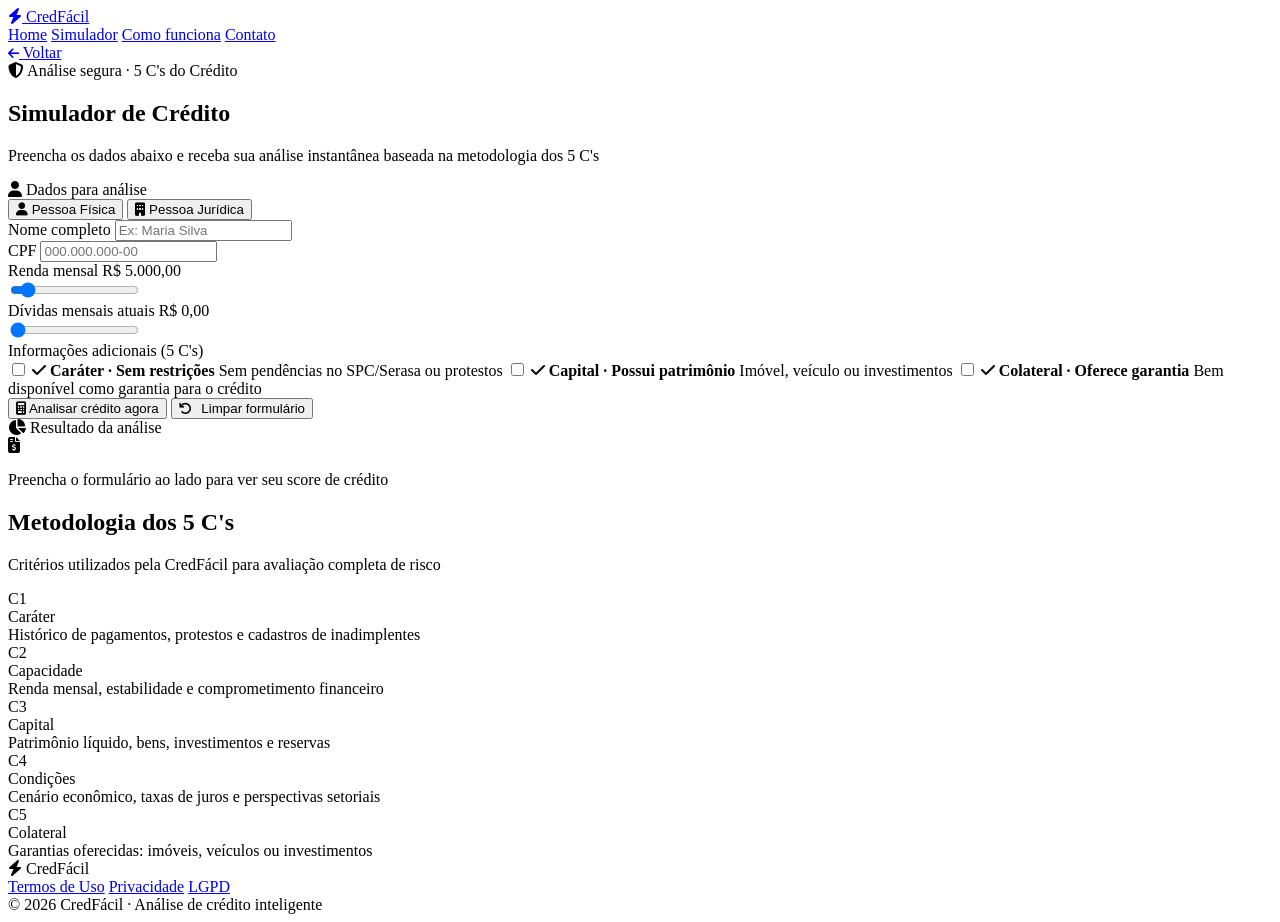
==== analise.html @ ec614c06 "Add files via upload" ====
<!DOCTYPE html>
<html lang="pt-BR">
<head>
  <meta charset="UTF-8">
  <meta name="viewport" content="width=device-width, initial-scale=1.0">
  <title>Simulador de Crédito · CredFácil</title>

  <!-- Fontes -->
  <link rel="preconnect" href="https://fonts.googleapis.com">
  <link rel="preconnect" href="https://fonts.gstatic.com" crossorigin>
  <link href="https://fonts.googleapis.com/css2?family=Syne:wght@400;500;600;700;800&family=DM+Sans:opsz,wght@9..40,300;9..40,400;9..40,500;9..40,600&display=swap" rel="stylesheet">

  <!-- Ícones -->
  <link rel="stylesheet" href="https://cdnjs.cloudflare.com/ajax/libs/font-awesome/6.4.0/css/all.min.css">

  <!-- Estilos -->
  <link rel="stylesheet" href="css/variables.css">
  <link rel="stylesheet" href="css/components.css">
  <link rel="stylesheet" href="css/analise.css">
</head>
<body>

<div class="container">

  <!-- ===== NAVBAR ===== -->
  <header class="navbar">
    <a href="index.html" class="logo">
      <i class="fas fa-bolt"></i> CredFácil
    </a>
    <nav class="nav-links">
      <a href="index.html"         class="nav-link">Home</a>
      <a href="analise.html"       class="nav-link active">Simulador</a>
      <a href="como-funciona.html" class="nav-link">Como funciona</a>
      <a href="contato.html"       class="nav-link">Contato</a>
    </nav>
    <a href="index.html" class="btn-nav-ghost">
      <i class="fas fa-arrow-left" style="font-size:0.8rem"></i> Voltar
    </a>
  </header>

  <!-- ===== CABEÇALHO DA PÁGINA ===== -->
  <section class="page-header">
    <div class="badge-label badge-purple">
      <i class="fas fa-shield-alt"></i> Análise segura · 5 C's do Crédito
    </div>
    <h1>Simulador de <span class="grad">Crédito</span></h1>
    <p>Preencha os dados abaixo e receba sua análise instantânea baseada na metodologia dos 5 C's</p>
  </section>

  <!-- ===== ÁREA DE SIMULAÇÃO ===== -->
  <section class="sim-grid">

    <!-- Formulário -->
    <div class="card">
      <div class="card-title">
        <span class="card-icon card-icon-orange"><i class="fas fa-user"></i></span>
        Dados para análise
      </div>

      <!-- Abas PF / PJ -->
      <div class="step-tabs">
        <button class="step-tab active" id="tabPF" onclick="setTipo('pf')">
          <i class="fas fa-user"></i> Pessoa Física
        </button>
        <button class="step-tab" id="tabPJ" onclick="setTipo('pj')">
          <i class="fas fa-building"></i> Pessoa Jurídica
        </button>
      </div>

      <form id="creditForm" onsubmit="handleSubmit(event)">

        <!-- Dados pessoais -->
        <div class="form-row">
          <div class="form-group">
            <label for="nome">Nome completo</label>
            <input type="text" id="nome" class="form-control"
              placeholder="Ex: Maria Silva" required>
          </div>
          <div class="form-group">
            <label for="cpf" id="docLabel">CPF</label>
            <input type="text" id="cpf" class="form-control"
              placeholder="000.000.000-00" maxlength="14" required>
          </div>
        </div>

        <!-- Campos exclusivos PJ -->
        <div id="pjExtra" style="display:none">
          <div class="form-row">
            <div class="form-group">
              <label for="cnpj">CNPJ</label>
              <input type="text" id="cnpj" class="form-control"
                placeholder="00.000.000/0000-00" maxlength="18">
            </div>
            <div class="form-group">
              <label for="tempoAtividade">Tempo de atividade</label>
              <select id="tempoAtividade" class="form-control">
                <option value="3">Mais de 3 anos</option>
                <option value="2">1 a 3 anos</option>
                <option value="1">6 meses a 1 ano</option>
                <option value="0">Menos de 6 meses</option>
              </select>
            </div>
          </div>
        </div>

        <!-- Slider: renda / faturamento -->
        <div class="slider-group">
          <div class="slider-header">
            <span class="slider-label" id="rendaLabel">Renda mensal</span>
            <span class="slider-value" id="rendaDisplay">R$ 5.000,00</span>
          </div>
          <input type="range" class="slider" id="rendaSlider"
            min="500" max="50000" step="500" value="5000"
            oninput="atualizarSlider(this,'rendaDisplay','renda')">
          <input type="hidden" id="renda" value="5000">
        </div>

        <!-- Slider: dívidas mensais -->
        <div class="slider-group">
          <div class="slider-header">
            <span class="slider-label">Dívidas mensais atuais</span>
            <span class="slider-value" id="dividasDisplay">R$ 0,00</span>
          </div>
          <input type="range" class="slider" id="dividasSlider"
            min="0" max="20000" step="200" value="0"
            oninput="atualizarSlider(this,'dividasDisplay','dividas')">
          <input type="hidden" id="dividas" value="0">
        </div>

        <!-- Checklist dos 5 C's -->
        <div class="form-group">
          <label>Informações adicionais (5 C's)</label>
        </div>
        <div class="cs-checks">
          <label class="c-check" id="check-carater">
            <input type="checkbox" id="semRestrição"
              onchange="toggleCheck(this,'check-carater')">
            <span class="c-check-box"><i class="fas fa-check"></i></span>
            <span class="c-check-label">
              <strong>Caráter · Sem restrições</strong>
              Sem pendências no SPC/Serasa ou protestos
            </span>
          </label>
          <label class="c-check" id="check-capital">
            <input type="checkbox" id="temPatrimonio"
              onchange="toggleCheck(this,'check-capital')">
            <span class="c-check-box"><i class="fas fa-check"></i></span>
            <span class="c-check-label">
              <strong>Capital · Possui patrimônio</strong>
              Imóvel, veículo ou investimentos
            </span>
          </label>
          <label class="c-check" id="check-colateral">
            <input type="checkbox" id="temGarantia"
              onchange="toggleCheck(this,'check-colateral')">
            <span class="c-check-box"><i class="fas fa-check"></i></span>
            <span class="c-check-label">
              <strong>Colateral · Oferece garantia</strong>
              Bem disponível como garantia para o crédito
            </span>
          </label>
        </div>

        <button type="submit" class="btn-submit" id="btnSubmit">
          <i class="fas fa-calculator"></i> Analisar crédito agora
        </button>
        <button type="button" class="btn-reset" onclick="resetForm()">
          <i class="fas fa-undo" style="margin-right:6px;font-size:0.8rem"></i>
          Limpar formulário
        </button>

      </form>
    </div>

    <!-- Resultado -->
    <div class="card" id="resultCard">
      <div class="card-title">
        <span class="card-icon card-icon-purple"><i class="fas fa-chart-pie"></i></span>
        Resultado da análise
      </div>
      <div id="resultContent">
        <div class="result-empty">
          <div class="empty-icon"><i class="fas fa-file-invoice-dollar"></i></div>
          <p>Preencha o formulário ao lado para ver seu score de crédito</p>
        </div>
      </div>
    </div>

  </section>

  <!-- ===== METODOLOGIA DOS 5 C's ===== -->
  <section class="five-cs-section">
    <h2 class="five-cs-heading">Metodologia dos <span class="grad">5 C's</span></h2>
    <p class="five-cs-sub">Critérios utilizados pela CredFácil para avaliação completa de risco</p>

    <div class="five-cs-grid">
      <div class="c-card">
        <div class="c-num">C1</div>
        <div class="c-name">Caráter</div>
        <div class="c-desc">Histórico de pagamentos, protestos e cadastros de inadimplentes</div>
      </div>
      <div class="c-card">
        <div class="c-num">C2</div>
        <div class="c-name">Capacidade</div>
        <div class="c-desc">Renda mensal, estabilidade e comprometimento financeiro</div>
      </div>
      <div class="c-card">
        <div class="c-num">C3</div>
        <div class="c-name">Capital</div>
        <div class="c-desc">Patrimônio líquido, bens, investimentos e reservas</div>
      </div>
      <div class="c-card">
        <div class="c-num">C4</div>
        <div class="c-name">Condições</div>
        <div class="c-desc">Cenário econômico, taxas de juros e perspectivas setoriais</div>
      </div>
      <div class="c-card">
        <div class="c-num">C5</div>
        <div class="c-name">Colateral</div>
        <div class="c-desc">Garantias oferecidas: imóveis, veículos ou investimentos</div>
      </div>
    </div>
  </section>

  <!-- ===== FOOTER ===== -->
  <footer class="footer">
    <div class="footer-inner">
      <div class="footer-logo">
        <i class="fas fa-bolt" style="color:var(--orange)"></i> CredFácil
      </div>
      <div class="footer-links">
        <a href="#">Termos de Uso</a>
        <a href="#">Privacidade</a>
        <a href="#">LGPD</a>
      </div>
      <div class="footer-copy">© 2026 CredFácil · Análise de crédito inteligente</div>
    </div>
  </footer>

</div><!-- /container -->

<!-- VLibras (acessibilidade) -->
<div vw class="enabled">
  <div vw-access-button class="active"></div>
  <div vw-plugin-wrapper><div class="vw-plugin-top-wrapper"></div></div>
</div>
<script src="https://vlibras.gov.br/app/vlibras-plugin.js"></script>
<script>new window.VLibras.Widget('https://vlibras.gov.br/app');</script>

<!-- Scripts (ordem importa: utils → scoring → analise) -->
<script src="js/utils.js"></script>
<script src="js/scoring.js"></script>
<script src="js/analise.js"></script>

</body>
</html>
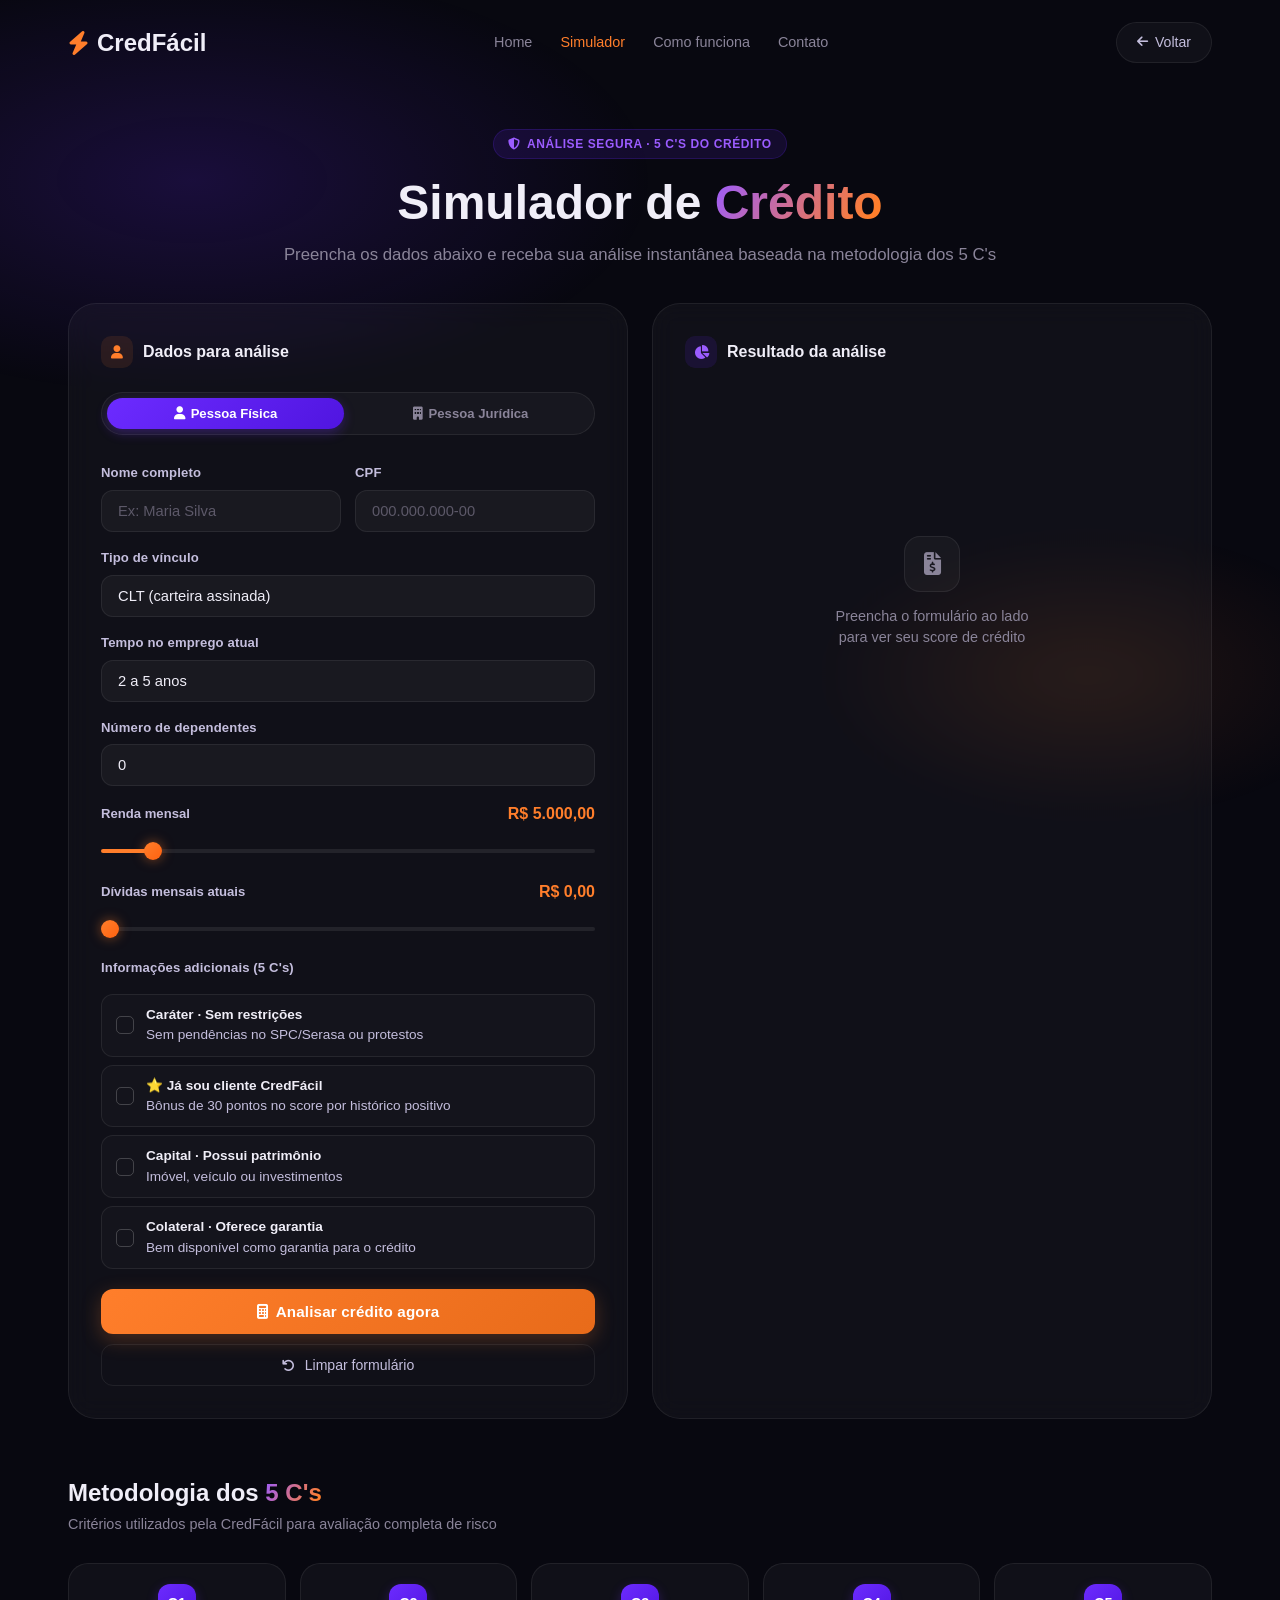
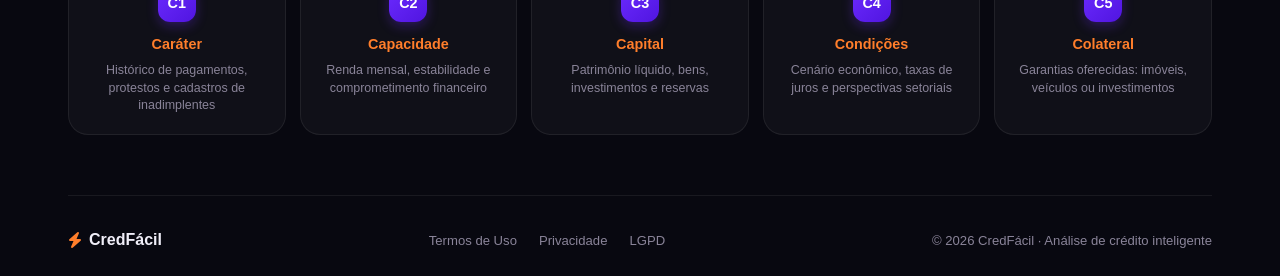
==== commit c411b87c: "Update analise.html" ====
--- a/analise.html
+++ b/analise.html
@@ -82,6 +82,34 @@
               placeholder="000.000.000-00" maxlength="14" required>
           </div>
         </div>
+<!-- Vínculo empregatício -->
+<div class="form-group">
+  <label for="vinculoEmpregaticio">Tipo de vínculo</label>
+  <select id="vinculoEmpregaticio" class="form-control">
+    <option value="servidor">Servidor Público</option>
+    <option value="clt" selected>CLT (carteira assinada)</option>
+    <option value="mei">MEI / Autônomo</option>
+    <option value="informal">Informal / Sem vínculo</option>
+  </select>
+</div>
+
+<!-- Tempo no emprego -->
+<div class="form-group">
+  <label for="tempoEmprego">Tempo no emprego atual</label>
+  <select id="tempoEmprego" class="form-control">
+    <option value="5">Mais de 5 anos</option>
+    <option value="3" selected>2 a 5 anos</option>
+    <option value="1">6 meses a 2 anos</option>
+    <option value="0">Menos de 6 meses</option>
+  </select>
+</div>
+
+<!-- Número de dependentes -->
+<div class="form-group">
+  <label for="dependentes">Número de dependentes</label>
+  <input type="number" id="dependentes" class="form-control" 
+    min="0" max="10" value="0">
+</div>
 
         <!-- Campos exclusivos PJ -->
         <div id="pjExtra" style="display:none">
@@ -141,6 +169,14 @@
               Sem pendências no SPC/Serasa ou protestos
             </span>
           </label>
+           <label class="c-check" id="check-cliente">
+    <input type="checkbox" id="clienteCredFacil" onchange="toggleCheck(this,'check-cliente')">
+    <span class="c-check-box"><i class="fas fa-check"></i></span>
+    <span class="c-check-label">
+      <strong>⭐ Já sou cliente CredFácil</strong>
+      Bônus de 30 pontos no score por histórico positivo
+    </span>
+  </label>
           <label class="c-check" id="check-capital">
             <input type="checkbox" id="temPatrimonio"
               onchange="toggleCheck(this,'check-capital')">
@@ -253,4 +289,4 @@
 <script src="js/analise.js"></script>
 
 </body>
-</html>+</html>
--- a/css/variables.css
+++ b/css/variables.css
@@ -0,0 +1,103 @@
+/* ============================================================
+   CREDFÁCIL — VARIABLES & RESET
+   Tokens de design compartilhados por todas as páginas
+   ============================================================ */
+
+:root {
+  /* Cores principais */
+  --purple:        #6C2BFF;
+  --purple-mid:    #9B5CFF;
+  --purple-soft:   rgba(108, 43, 255, 0.12);
+  --orange:        #FF7E2B;
+  --orange-soft:   rgba(255, 126, 43, 0.10);
+
+  /* Fundos */
+  --bg:            #080810;
+  --bg2:           #0E0B1A;
+  --surface:       rgba(255, 255, 255, 0.035);
+
+  /* Bordas */
+  --border:        rgba(255, 255, 255, 0.07);
+  --border-active: rgba(108, 43, 255, 0.40);
+
+  /* Texto */
+  --text:          #F0EEF8;
+  --text-dim:      #C4BEDD;
+  --text-muted:    #8A8499;
+
+  /* Feedback */
+  --success:       #00D68F;
+  --warning:       #F5C842;
+  --danger:        #FF4D6A;
+
+  /* Bordas arredondadas */
+  --radius-sm:     12px;
+  --radius:        20px;
+  --radius-lg:     28px;
+  --radius-xl:     40px;
+}
+
+/* ===== RESET ===== */
+*, *::before, *::after {
+  margin: 0;
+  padding: 0;
+  box-sizing: border-box;
+}
+
+/* ===== BASE ===== */
+body {
+  font-family: 'DM Sans', sans-serif;
+  background: var(--bg);
+  color: var(--text);
+  min-height: 100vh;
+  overflow-x: hidden;
+  line-height: 1.5;
+}
+
+/* ===== LAYOUT ===== */
+.container {
+  max-width: 1200px;
+  margin: 0 auto;
+  padding: 0 28px;
+  position: relative;
+  z-index: 1;
+}
+
+/* ===== TIPOGRAFIA ===== */
+h1, h2, h3, h4 {
+  font-family: 'Syne', sans-serif;
+  letter-spacing: normal;
+  font-weight: 700;
+  line-height: 1.2;
+}
+
+.grad {
+  background: linear-gradient(120deg, #9B5CFF 0%, #FF7E2B 90%);
+  -webkit-background-clip: text;
+  background-clip: text;
+  color: transparent;
+}
+
+/* ===== ANIMAÇÕES GLOBAIS ===== */
+@keyframes fadeInUp {
+  from { opacity: 0; transform: translateY(20px); }
+  to   { opacity: 1; transform: translateY(0); }
+}
+
+@keyframes floatUp {
+  from { opacity: 0; transform: translateY(28px); }
+  to   { opacity: 1; transform: translateY(0); }
+}
+
+@keyframes spin {
+  to { transform: rotate(360deg); }
+}
+
+@keyframes growBar {
+  from { transform: scaleY(0); transform-origin: bottom; }
+  to   { transform: scaleY(1); }
+}
+
+@keyframes fadeIn {
+  to { opacity: 1; }
+}
--- a/css/components.css
+++ b/css/components.css
@@ -0,0 +1,288 @@
+/* ============================================================
+   CREDFÁCIL — COMPONENTS
+   Navbar, Footer, Botões, Badges, Cards reutilizáveis
+   ============================================================ */
+
+/* ===== NAVBAR ===== */
+.navbar {
+  display: flex;
+  align-items: center;
+  justify-content: space-between;
+  padding: 22px 0;
+}
+
+.logo {
+  font-family: 'Syne', sans-serif;
+  font-size: 1.5rem;
+  font-weight: 800;
+  color: var(--text);
+  text-decoration: none;
+  display: flex;
+  align-items: center;
+  gap: 8px;
+}
+.logo i { color: var(--orange); }
+
+.nav-links {
+  display: flex;
+  gap: 28px;
+}
+
+.nav-link {
+  color: var(--text-muted);
+  text-decoration: none;
+  font-size: 0.9rem;
+  font-weight: 500;
+  transition: color 0.2s;
+}
+.nav-link:hover { color: var(--text); }
+.nav-link.active { color: var(--orange); }
+
+/* ===== BOTÕES ===== */
+.btn-primary {
+  background: linear-gradient(135deg, var(--orange), #e86b1a);
+  color: white;
+  padding: 14px 28px;
+  border-radius: 50px;
+  text-decoration: none;
+  font-size: 0.95rem;
+  font-weight: 700;
+  font-family: 'DM Sans', sans-serif;
+  display: inline-flex;
+  align-items: center;
+  gap: 8px;
+  border: none;
+  cursor: pointer;
+  box-shadow: 0 6px 20px rgba(255, 126, 43, 0.30);
+  transition: all 0.25s;
+}
+.btn-primary:hover {
+  transform: translateY(-2px);
+  box-shadow: 0 10px 28px rgba(255, 126, 43, 0.40);
+}
+.btn-primary:disabled {
+  opacity: 0.5;
+  cursor: not-allowed;
+  transform: none;
+}
+
+.btn-outline {
+  background: transparent;
+  border: 1px solid var(--border);
+  color: var(--text-dim);
+  padding: 12px 24px;
+  border-radius: 50px;
+  text-decoration: none;
+  font-size: 0.88rem;
+  font-weight: 500;
+  font-family: 'DM Sans', sans-serif;
+  display: inline-flex;
+  align-items: center;
+  gap: 7px;
+  cursor: pointer;
+  transition: all 0.2s;
+}
+.btn-outline:hover {
+  border-color: var(--border-active);
+  color: var(--text);
+}
+
+.btn-nav {
+  background: linear-gradient(135deg, var(--orange), #e86b1a);
+  color: white;
+  padding: 10px 22px;
+  border-radius: 50px;
+  text-decoration: none;
+  font-size: 0.88rem;
+  font-weight: 600;
+  transition: all 0.2s;
+  display: flex;
+  align-items: center;
+  gap: 7px;
+  box-shadow: 0 4px 14px rgba(255, 126, 43, 0.30);
+}
+.btn-nav:hover {
+  transform: translateY(-1px);
+  box-shadow: 0 7px 20px rgba(255, 126, 43, 0.40);
+}
+
+.btn-nav-ghost {
+  background: var(--surface);
+  border: 1px solid var(--border);
+  color: var(--text-dim);
+  padding: 9px 20px;
+  border-radius: 50px;
+  text-decoration: none;
+  font-size: 0.88rem;
+  font-weight: 500;
+  transition: all 0.2s;
+  display: flex;
+  align-items: center;
+  gap: 7px;
+}
+.btn-nav-ghost:hover {
+  border-color: var(--border-active);
+  color: var(--text);
+}
+
+.btn-ghost {
+  color: var(--text-muted);
+  font-size: 0.9rem;
+  text-decoration: none;
+  display: flex;
+  align-items: center;
+  gap: 7px;
+  transition: color 0.2s;
+  background: none;
+  border: none;
+  cursor: pointer;
+  font-family: 'DM Sans', sans-serif;
+}
+.btn-ghost:hover { color: var(--text); }
+
+/* ===== CARDS ===== */
+.card {
+  background: var(--surface);
+  border: 1px solid var(--border);
+  border-radius: var(--radius-lg);
+  padding: 32px;
+  backdrop-filter: blur(12px);
+  -webkit-backdrop-filter: blur(12px);
+}
+
+.card-title {
+  font-family: 'Syne', sans-serif;
+  font-size: 1rem;
+  font-weight: 700;
+  color: var(--text);
+  margin-bottom: 24px;
+  display: flex;
+  align-items: center;
+  gap: 10px;
+}
+
+.card-icon {
+  width: 32px;
+  height: 32px;
+  border-radius: 10px;
+  display: flex;
+  align-items: center;
+  justify-content: center;
+  font-size: 0.85rem;
+}
+.card-icon-purple { background: var(--purple-soft); color: var(--purple-mid); }
+.card-icon-orange { background: var(--orange-soft); color: var(--orange); }
+
+/* ===== BADGES / LABELS ===== */
+.badge-label {
+  display: inline-flex;
+  align-items: center;
+  gap: 6px;
+  padding: 5px 14px;
+  border-radius: 50px;
+  font-size: 0.75rem;
+  font-weight: 700;
+  letter-spacing: 0.05em;
+  text-transform: uppercase;
+  margin-bottom: 16px;
+}
+.badge-purple {
+  background: var(--purple-soft);
+  border: 1px solid rgba(108, 43, 255, 0.20);
+  color: var(--purple-mid);
+}
+.badge-orange {
+  background: var(--orange-soft);
+  border: 1px solid rgba(255, 126, 43, 0.20);
+  color: var(--orange);
+}
+
+/* ===== STATUS BADGES ===== */
+.status-badge {
+  display: inline-flex;
+  align-items: center;
+  gap: 7px;
+  padding: 8px 20px;
+  border-radius: 50px;
+  font-size: 0.85rem;
+  font-weight: 700;
+  letter-spacing: 0.05em;
+  text-transform: uppercase;
+  margin-top: 14px;
+}
+.status-low  { background: rgba(0,214,143,0.12); color: var(--success); border: 1px solid rgba(0,214,143,0.25); }
+.status-mid  { background: rgba(245,200,66,0.12); color: var(--warning); border: 1px solid rgba(245,200,66,0.25); }
+.status-high { background: rgba(255,77,106,0.12); color: var(--danger);  border: 1px solid rgba(255,77,106,0.25); }
+
+/* ===== SECTION HEADER ===== */
+.section-title {
+  font-family: 'Syne', sans-serif;
+  font-size: clamp(1.8rem, 3vw, 2.6rem);
+  font-weight: 800;
+  letter-spacing: -0.03em;
+  margin-bottom: 8px;
+}
+.section-sub {
+  color: var(--text-muted);
+  font-size: 0.95rem;
+  margin-bottom: 44px;
+  max-width: 500px;
+}
+
+/* ===== DIVIDER ===== */
+.divider-line {
+  height: 1px;
+  background: linear-gradient(90deg, transparent, rgba(108,43,255,0.3), rgba(255,126,43,0.2), transparent);
+  margin: 0 0 80px;
+}
+
+/* ===== FOOTER ===== */
+.footer {
+  border-top: 1px solid var(--border);
+  padding: 32px 0 24px;
+}
+.footer-inner {
+  display: flex;
+  align-items: center;
+  justify-content: space-between;
+  flex-wrap: wrap;
+  gap: 16px;
+}
+.footer-logo {
+  font-family: 'Syne', sans-serif;
+  font-weight: 800;
+  display: flex;
+  align-items: center;
+  gap: 7px;
+}
+.footer-links { display: flex; gap: 22px; }
+.footer-links a {
+  color: var(--text-muted);
+  text-decoration: none;
+  font-size: 0.82rem;
+  transition: color 0.2s;
+}
+.footer-links a:hover { color: var(--text); }
+.footer-copy { color: var(--text-muted); font-size: 0.82rem; }
+
+/* ===== LOADING SPINNER ===== */
+.spinner {
+  width: 40px;
+  height: 40px;
+  border: 3px solid rgba(108, 43, 255, 0.15);
+  border-top-color: var(--purple-mid);
+  border-radius: 50%;
+  animation: spin 0.9s linear infinite;
+  margin: 0 auto;
+}
+
+/* ===== RESPONSIVO — COMPARTILHADO ===== */
+@media (max-width: 900px) {
+  .nav-links { display: none; }
+}
+
+@media (max-width: 600px) {
+  .container { padding: 0 16px; }
+  .footer-inner { flex-direction: column; text-align: center; }
+  .footer-links { flex-wrap: wrap; justify-content: center; }
+}
--- a/css/analise.css
+++ b/css/analise.css
@@ -0,0 +1,448 @@
+/* ============================================================
+   CREDFÁCIL — SIMULADOR (analise.html)
+   Estilos exclusivos da página de análise de crédito
+   ============================================================ */
+
+/* ===== FUNDO AMBIENTE ===== */
+body::before {
+  content: '';
+  position: fixed;
+  inset: 0;
+  background:
+    radial-gradient(ellipse 60% 40% at 15% 20%, rgba(108,43,255,0.18) 0%, transparent 60%),
+    radial-gradient(ellipse 40% 30% at 85% 75%, rgba(255,126,43,0.10) 0%, transparent 55%);
+  pointer-events: none;
+  z-index: 0;
+}
+
+/* ===== PAGE HEADER ===== */
+.page-header {
+  text-align: center;
+  padding: 44px 0 36px;
+}
+.page-header h1 {
+  font-size: clamp(2rem, 4vw, 3rem);
+  line-height: 1.15;
+  margin-bottom: 12px;
+}
+.page-header p { color: var(--text-muted); font-size: 1.05rem; }
+
+/* ===== GRID PRINCIPAL ===== */
+.sim-grid {
+  display: grid;
+  grid-template-columns: 1fr 1fr;
+  gap: 24px;
+  margin-bottom: 60px;
+}
+
+/* ===== TABS PF / PJ ===== */
+.step-tabs {
+  display: flex;
+  gap: 8px;
+  margin-bottom: 28px;
+  background: rgba(255,255,255,0.03);
+  border: 1px solid var(--border);
+  border-radius: 50px;
+  padding: 5px;
+}
+
+.step-tab {
+  flex: 1;
+  padding: 8px 10px;
+  border-radius: 50px;
+  background: transparent;
+  border: none;
+  color: var(--text-muted);
+  font-size: 0.82rem;
+  font-weight: 600;
+  font-family: 'DM Sans', sans-serif;
+  cursor: pointer;
+  transition: all 0.2s;
+  display: flex;
+  align-items: center;
+  justify-content: center;
+  gap: 6px;
+}
+.step-tab.active {
+  background: linear-gradient(135deg, var(--purple), #5015e0);
+  color: white;
+  box-shadow: 0 4px 12px rgba(108,43,255,0.30);
+}
+
+/* ===== FORMULÁRIO ===== */
+.form-row {
+  display: grid;
+  grid-template-columns: 1fr 1fr;
+  gap: 14px;
+}
+
+.form-group { margin-bottom: 16px; }
+.form-group.full { grid-column: 1 / -1; }
+
+.form-group label {
+  display: block;
+  margin-bottom: 7px;
+  font-size: 0.82rem;
+  font-weight: 600;
+  color: var(--text-dim);
+  letter-spacing: 0.01em;
+}
+
+.form-control {
+  width: 100%;
+  padding: 12px 16px;
+  background: rgba(255,255,255,0.04);
+  border: 1px solid var(--border);
+  border-radius: var(--radius-sm);
+  color: var(--text);
+  font-size: 0.92rem;
+  font-family: 'DM Sans', sans-serif;
+  transition: all 0.2s;
+  appearance: none;
+  -webkit-appearance: none;
+}
+.form-control:focus {
+  outline: none;
+  border-color: rgba(108,43,255,0.50);
+  background: rgba(108,43,255,0.05);
+  box-shadow: 0 0 0 3px rgba(108,43,255,0.08);
+}
+.form-control::placeholder { color: rgba(138,132,153,0.60); }
+.form-control option { background: #1a1030; }
+
+/* ===== SLIDERS ===== */
+.slider-group { margin-bottom: 20px; }
+.slider-header {
+  display: flex;
+  justify-content: space-between;
+  align-items: center;
+  margin-bottom: 10px;
+}
+.slider-label { font-size: 0.82rem; font-weight: 600; color: var(--text-dim); }
+.slider-value { font-family: 'Syne', sans-serif; font-size: 1rem; font-weight: 700; color: var(--orange); }
+
+.slider {
+  width: 100%;
+  height: 4px;
+  background: rgba(255,255,255,0.08);
+  border-radius: 4px;
+  outline: none;
+  -webkit-appearance: none;
+  cursor: pointer;
+}
+.slider::-webkit-slider-thumb {
+  -webkit-appearance: none;
+  width: 18px; height: 18px;
+  border-radius: 50%;
+  background: linear-gradient(135deg, var(--orange), #ff6210);
+  box-shadow: 0 0 12px rgba(255,126,43,0.50);
+  cursor: pointer;
+}
+.slider::-moz-range-thumb {
+  width: 18px; height: 18px;
+  border-radius: 50%;
+  border: none;
+  background: linear-gradient(135deg, var(--orange), #ff6210);
+  cursor: pointer;
+}
+
+/* ===== CHECKLIST DOS 5 C's ===== */
+.cs-checks {
+  display: flex;
+  flex-direction: column;
+  gap: 8px;
+  margin-bottom: 20px;
+}
+
+.c-check {
+  display: flex;
+  align-items: center;
+  gap: 12px;
+  padding: 10px 14px;
+  background: rgba(255,255,255,0.02);
+  border: 1px solid var(--border);
+  border-radius: var(--radius-sm);
+  cursor: pointer;
+  transition: all 0.2s;
+}
+.c-check:hover { border-color: rgba(108,43,255,0.25); }
+.c-check.checked {
+  border-color: rgba(108,43,255,0.30);
+  background: var(--purple-soft);
+}
+.c-check input[type="checkbox"] { display: none; }
+
+.c-check-box {
+  width: 18px; height: 18px;
+  border-radius: 5px;
+  border: 1.5px solid rgba(255,255,255,0.20);
+  display: flex; align-items: center; justify-content: center;
+  flex-shrink: 0;
+  transition: all 0.2s;
+  font-size: 0.70rem;
+  color: transparent;
+}
+.c-check.checked .c-check-box {
+  background: var(--purple);
+  border-color: var(--purple);
+  color: white;
+}
+
+.c-check-label { font-size: 0.85rem; color: var(--text-dim); }
+.c-check-label strong { color: var(--text); font-weight: 600; display: block; }
+
+/* ===== BOTÃO FORMULÁRIO ===== */
+.btn-submit {
+  width: 100%;
+  padding: 14px;
+  background: linear-gradient(135deg, var(--orange), #e86b1a);
+  border: none;
+  border-radius: var(--radius-sm);
+  color: white;
+  font-size: 0.95rem;
+  font-weight: 700;
+  font-family: 'DM Sans', sans-serif;
+  cursor: pointer;
+  transition: all 0.25s;
+  display: flex;
+  align-items: center;
+  justify-content: center;
+  gap: 8px;
+  box-shadow: 0 6px 20px rgba(255,126,43,0.25);
+  letter-spacing: 0.01em;
+}
+.btn-submit:hover {
+  transform: translateY(-2px);
+  box-shadow: 0 10px 28px rgba(255,126,43,0.35);
+}
+.btn-submit:disabled { opacity: 0.5; cursor: not-allowed; transform: none; }
+
+.btn-reset {
+  width: 100%;
+  padding: 12px;
+  background: transparent;
+  border: 1px solid var(--border);
+  border-radius: var(--radius-sm);
+  color: var(--text-dim);
+  font-size: 0.88rem;
+  font-weight: 500;
+  font-family: 'DM Sans', sans-serif;
+  cursor: pointer;
+  transition: all 0.2s;
+  margin-top: 10px;
+}
+.btn-reset:hover { border-color: var(--border-active); color: var(--text); }
+
+/* ===== RESULTADO — ESTADO VAZIO ===== */
+.result-empty {
+  display: flex;
+  flex-direction: column;
+  align-items: center;
+  justify-content: center;
+  min-height: 400px;
+  text-align: center;
+  gap: 14px;
+}
+.result-empty .empty-icon {
+  width: 56px; height: 56px;
+  border-radius: 16px;
+  background: var(--surface);
+  border: 1px solid var(--border);
+  display: flex; align-items: center; justify-content: center;
+  font-size: 1.4rem;
+  color: var(--text-muted);
+}
+.result-empty p { color: var(--text-muted); font-size: 0.9rem; max-width: 200px; line-height: 1.5; }
+
+/* ===== RESULTADO — LOADING ===== */
+.loading-state {
+  display: flex;
+  flex-direction: column;
+  align-items: center;
+  justify-content: center;
+  min-height: 400px;
+  gap: 20px;
+}
+.loading-ring {
+  width: 52px; height: 52px;
+  border-radius: 50%;
+  border: 3px solid rgba(108,43,255,0.15);
+  border-top-color: var(--purple-mid);
+  animation: spin 0.9s linear infinite;
+}
+.loading-steps { display: flex; flex-direction: column; gap: 10px; }
+.loading-step {
+  display: flex; align-items: center; gap: 10px;
+  font-size: 0.85rem;
+  color: var(--text-muted);
+  opacity: 0;
+  animation: fadeIn 0.4s ease forwards;
+}
+.loading-step .dot {
+  width: 6px; height: 6px;
+  border-radius: 50%;
+  background: var(--purple-mid);
+}
+
+/* ===== RESULTADO — CONTEÚDO ===== */
+.result-content { animation: fadeInUp 0.5s ease; }
+
+.result-header {
+  text-align: center;
+  margin-bottom: 28px;
+  padding-bottom: 24px;
+  border-bottom: 1px solid var(--border);
+}
+.result-name { font-size: 0.82rem; color: var(--text-muted); margin-bottom: 12px; }
+
+/* Score SVG */
+.score-display {
+  display: flex;
+  flex-direction: column;
+  align-items: center;
+  margin: 8px auto;
+}
+
+/* ===== BARRAS DOS 5 C's ===== */
+.cs-result { margin-bottom: 24px; }
+.cs-result-title {
+  font-size: 0.75rem;
+  font-weight: 700;
+  text-transform: uppercase;
+  letter-spacing: 0.06em;
+  color: var(--text-muted);
+  margin-bottom: 12px;
+}
+.cs-bar-list { display: flex; flex-direction: column; gap: 10px; }
+
+.cs-bar-header { display: flex; justify-content: space-between; margin-bottom: 5px; }
+.cs-bar-name { font-size: 0.80rem; color: var(--text-dim); }
+.cs-bar-pct  { font-size: 0.80rem; font-weight: 600; color: var(--text); }
+
+.cs-bar-track {
+  height: 5px;
+  background: rgba(255,255,255,0.07);
+  border-radius: 4px;
+  overflow: hidden;
+}
+.cs-bar-fill {
+  height: 100%;
+  border-radius: 4px;
+  background: linear-gradient(90deg, var(--purple), var(--purple-mid));
+  transition: width 1s cubic-bezier(0.16, 1, 0.3, 1);
+}
+.cs-bar-fill.good { background: linear-gradient(90deg, #00D68F, #00b87a); }
+.cs-bar-fill.warn { background: linear-gradient(90deg, #F5C842, #d4a810); }
+.cs-bar-fill.bad  { background: linear-gradient(90deg, var(--danger), #e03050); }
+
+/* ===== DETALHES ===== */
+.detail-grid {
+  display: grid;
+  grid-template-columns: 1fr 1fr;
+  gap: 10px;
+  margin-bottom: 20px;
+}
+.detail-item {
+  background: rgba(255,255,255,0.025);
+  border: 1px solid var(--border);
+  border-radius: var(--radius-sm);
+  padding: 12px 14px;
+}
+.detail-item .d-label {
+  font-size: 0.72rem;
+  color: var(--text-muted);
+  margin-bottom: 4px;
+  text-transform: uppercase;
+  letter-spacing: 0.04em;
+}
+.detail-item .d-value {
+  font-family: 'Syne', sans-serif;
+  font-size: 0.95rem;
+  font-weight: 700;
+  color: var(--text);
+}
+
+/* ===== RECOMENDAÇÕES ===== */
+.recomendacoes {
+  background: rgba(108,43,255,0.06);
+  border: 1px solid rgba(108,43,255,0.18);
+  border-radius: var(--radius-sm);
+  padding: 14px 16px;
+  margin-bottom: 16px;
+}
+.recomendacoes-title {
+  font-size: 0.75rem;
+  font-weight: 700;
+  color: var(--purple-mid);
+  text-transform: uppercase;
+  letter-spacing: 0.05em;
+  margin-bottom: 10px;
+}
+.rec-item {
+  display: flex;
+  gap: 8px;
+  align-items: flex-start;
+  margin-bottom: 7px;
+  font-size: 0.82rem;
+  color: var(--text-dim);
+  line-height: 1.4;
+}
+.rec-item:last-child { margin-bottom: 0; }
+.rec-dot {
+  width: 4px; height: 4px;
+  border-radius: 50%;
+  background: var(--purple-mid);
+  margin-top: 6px;
+  flex-shrink: 0;
+}
+
+/* ===== SEÇÃO DOS 5 C's (Informativo) ===== */
+.five-cs-section { margin: 0 0 60px; }
+.five-cs-heading { font-size: 1.5rem; margin-bottom: 6px; }
+.five-cs-sub { color: var(--text-muted); font-size: 0.9rem; margin-bottom: 28px; }
+
+.five-cs-grid {
+  display: grid;
+  grid-template-columns: repeat(5, 1fr);
+  gap: 14px;
+}
+.c-card {
+  background: var(--surface);
+  border: 1px solid var(--border);
+  border-radius: var(--radius);
+  padding: 20px 16px;
+  text-align: center;
+  transition: all 0.25s;
+}
+.c-card:hover {
+  border-color: rgba(108,43,255,0.30);
+  transform: translateY(-3px);
+  background: rgba(108,43,255,0.06);
+}
+.c-num {
+  display: inline-flex;
+  align-items: center;
+  justify-content: center;
+  width: 38px; height: 38px;
+  border-radius: 12px;
+  background: linear-gradient(135deg, var(--purple), #5015e0);
+  font-family: 'Syne', sans-serif;
+  font-size: 0.9rem;
+  font-weight: 800;
+  color: white;
+  margin-bottom: 12px;
+  box-shadow: 0 4px 12px rgba(108,43,255,0.30);
+}
+.c-name { font-weight: 700; font-size: 0.9rem; color: var(--orange); margin-bottom: 6px; }
+.c-desc { font-size: 0.78rem; color: var(--text-muted); line-height: 1.4; }
+
+/* ===== RESPONSIVO ===== */
+@media (max-width: 900px) {
+  .sim-grid { grid-template-columns: 1fr; }
+  .five-cs-grid { grid-template-columns: repeat(3, 1fr); }
+}
+@media (max-width: 600px) {
+  .five-cs-grid { grid-template-columns: 1fr 1fr; }
+  .form-row { grid-template-columns: 1fr; }
+  .detail-grid { grid-template-columns: 1fr; }
+}
